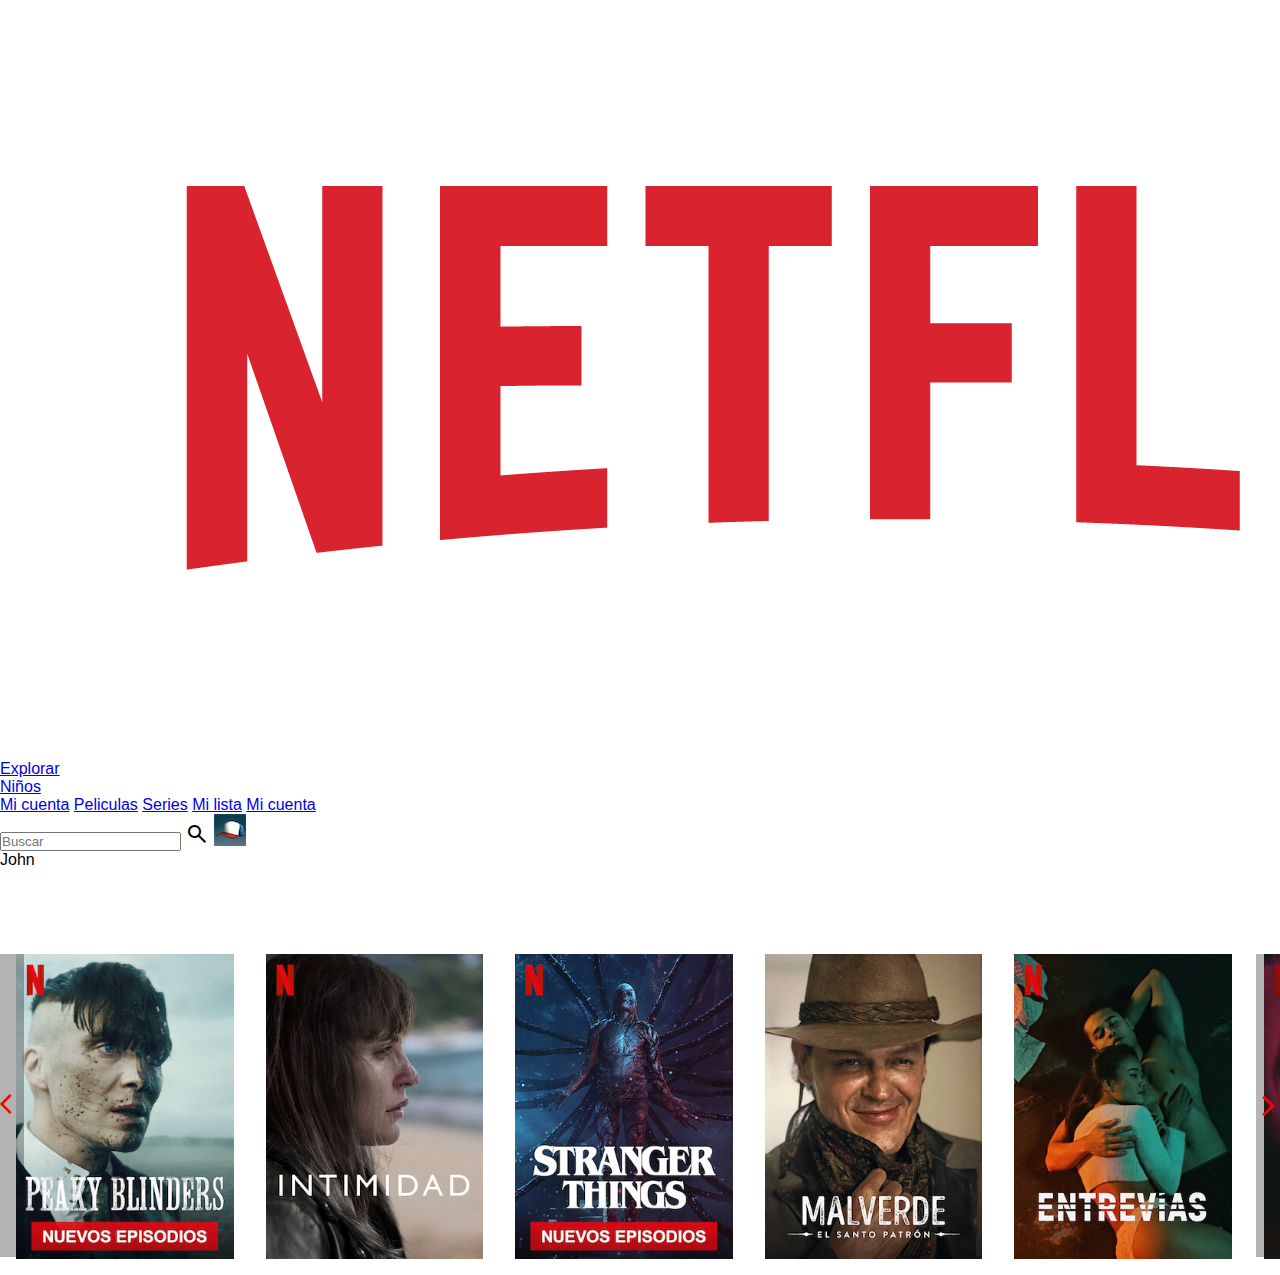
==== index.html @ a12de458 "css" ====
<!DOCTYPE html>
<html lang="en">
  <head>
    <meta charset="UTF-8" />
    <meta http-equiv="X-UA-Compatible" content="IE=edge" />
    <meta name="viewport" content="width=device-width, initial-scale=1.0" />
    <title>Netflix</title>
    <link rel="stylesheet" href="https://fonts.googleapis.com/css2?family=Material+Symbols+Outlined:opsz,wght,FILL,GRAD@20..48,100..700,0..1,-50..200" />
    <link rel="stylesheet" href="src/css/login.css" />
  </head>
  <body>
        <header>
      <div class="container">
        <div class="logo">
          <a href="">
          <img src="src/img/Netflix_Logo_PMS.png" alt="Netflix" />
          </a>
            <a id="boton" class="show red" href="#" >Explorar</a>
            <a href="#">
              <p>Niños</p>
            </a>
            <div class="drop active " id="active" >
                <a href="#">Mi cuenta</a>
                <a href="#">Peliculas</a>
                <a href="#">Series</a>
                <a href="#">Mi lista</a>
                <a href="#">Mi cuenta</a>
            </div>
        </div>
        <div class="search">
            <input type="text" placeholder="Buscar" />
            <span class="material-symbols-outlined">
              search
            </span>
            <img src="src/img/asset 0.png" alt="Perfil" />
            <p>John</p>
        </div>
    </li>
</div>
</div>
</header>
<div class="container">
  <div class="lanzamiento">
    <h1>Nuevos Lanzamientos</h1>
    <div class="btn">
    </div>
  </div>
</div>
<div class="peliculas">
  <div class="pelicula">
      <button class="atras">
        <span class="material-symbols-outlined">
          arrow_back_ios
        </span>
      </button>
      <img src="src/img/asset 12.jpeg" alt="Pelicula" />
      <img src="src/img/asset 13.jpeg" alt="Pelicula" />
      <img src="src/img/asset 14.jpeg" alt="Pelicula" />
      <img src="src/img/asset 15.jpeg" alt="Pelicula" />
      <img src="src/img/asset 16.jpeg" alt="Pelicula" />
      <img src="src/img/asset 17.jpeg" alt="Pelicula" />
      <img src="src/img/asset 18.jpeg" alt="Pelicula" />
      <img src="src/img/asset 19.jpeg" alt="Pelicula" />
      <img src="src/img/asset 20.jpeg" alt="Pelicula" />
      <img src="src/img/asset 12.jpeg" alt="Pelicula" />
      <img src="src/img/asset 13.jpeg" alt="Pelicula" />
      <img src="src/img/asset 14.jpeg" alt="Pelicula" />
      <img src="src/img/asset 15.jpeg" alt="Pelicula" />
      <img src="src/img/asset 16.jpeg" alt="Pelicula" />
      <img src="src/img/asset 17.jpeg" alt="Pelicula" />
      <img src="src/img/asset 18.jpeg" alt="Pelicula" />
      <img src="src/img/asset 19.jpeg" alt="Pelicula" />
      <img src="src/img/asset 20.jpeg" alt="Pelicula" />
      <img src="src/img/asset 12.jpeg" alt="Pelicula" />
      <img src="src/img/asset 13.jpeg" alt="Pelicula" />
      <img src="src/img/asset 14.jpeg" alt="Pelicula" />
      <img src="src/img/asset 15.jpeg" alt="Pelicula" />
      <img src="src/img/asset 16.jpeg" alt="Pelicula" />
      <img src="src/img/asset 17.jpeg" alt="Pelicula" />
      <img src="src/img/asset 18.jpeg" alt="Pelicula" />
      <img src="src/img/asset 19.jpeg" alt="Pelicula" />
      <img src="src/img/asset 20.jpeg" alt="Pelicula" />
      <button class="adelante">
        <span class="material-symbols-outlined">
          arrow_forward_ios
        </span>
      </button>
    </div>
  </div>
  <script src="src/js/app.js"></script>
  <script src="src/js/carruse.js"></script>
</body>
</html>
---- src/css/login.css ----
* {
  box-sizing: border-box;
  padding: 0;
  margin: 0;
  font-family: "Roboto", sans-serif;
}
/* Language: css 918 */
@media screen and (max-width: 918px) {
  header {
    background-color: #141414;
    padding: 10px 20px;
    max-width: 100vw;
  }
  .logo img {
    width: 120px;
    height: 50px;
  }
  .container {
    display: flex;
    justify-content: space-between;
    align-items: center;
  }
  .container .logo {
    display: flex;
    justify-content: center;
    align-items: center;
    position: relative;
  }
  .show {
    display: flex;
    justify-content: center;
    align-items: center;
  }
  .drop {
    display: flex;
    flex-direction: column;
    position: absolute;
    top: 2.5rem;
    left: 4.5rem;
    background-color: rgba(0, 0, 0, 0.713);
    width: 166px;
    height: 24vh;
    padding: 30px 0;
  }
  .drop a {
    display: block;
    text-decoration: none;
    font-size: 20px;
    padding: 5px;
    text-align: center;
    color: #fff;
  }
  .drop a:hover {
    background-color: #fff;
    color: #141414;
    width: 100%;
  }

  .logo .red:nth-child(2) {
    display: block;
    text-decoration: none;
    color: red;
    font-size: 20px;
    padding: 5px;
    text-align: center;
  }
  .logo .red a {
    display: block;
    text-decoration: none;
    color: red;
    font-size: 20px;
    padding: 5px;
    text-align: center;
  }
  .container .logo span {
    margin-left: 10px;
    color: #fff;
    font-size: 20px;
  }
  .container {
    max-width: 100%;
    display: flex;
    justify-content: space-between;
    align-items: center;
  }

  nav ul {
    display: flex;
    justify-content: space-between;
    align-items: center;
    list-style: none;
    padding: 0;
    margin: 0;
  }
  nav ul li a {
    text-decoration: none;
    color: #000;
    font-size: 10px;
    font-weight: bold;
  }

  .search {
    display: flex;
    justify-content: flex-end;
    align-items: center;
    width: 300px;
    height: 40px;
  }
  .search input {
    display: flex;
    width: 100%;
    height: 80%;
    border: 1px solid white;
    border-radius: 2px;
    padding: 0 5px;
    font-size: 1rem;
    color: whitesmoke;
    -webkit-border-radius: 2px;
    -moz-border-radius: 2px;
    -ms-border-radius: 2px;
    -o-border-radius: 2px;
    background-color: #4e4b4b;
  }
  .search button {
    display: flex;
    width: 60px;
    height: 0px;
    border: none;
    border-radius: 5px;
    background-color: #f00;
    font-size: 18px;
    font-weight: bold;
    color: #fff;
    margin: 0 10px;
    align-items: center;
  }

  .search span {
    display: flex;
    padding: 0;
    margin: 0;
  }
  .search img {
    width: 2rem;
    height: 2rem;
    margin: 5px;
  }
  .jquery {
    display: block;
    text-align: center;
    font-size: 18px;
    font-weight: bold;
  }
  .jquery li {
    display: block;
    margin: 5px 10px;
  }
  .jquery li a {
    text-decoration: none;
    color: #000;
  }
  .explorer {
    display: flex;
    align-items: center;
  }

  .active {
    opacity: 0;
    transition: all 0.5s ease;

  }
  .active2 {
    opacity: 0.9;
    transition: all 0.5s ease;
    z-index: 500;
  }
  p {
    color: white;
    font-size: 15px;
    font-weight: bold;
    padding-left: 1rem;
  }
  body {
    background-color: #141414;
  }
}

/* Language: lanzamientos */

#muestradepeliculas{
  display: flex;
  width: 100%;
  height: 100%;
}

.lanzamiento{
  display: flex;
  align-items: center;
  justify-content: space-between;
  color: white;
  font-size: 1rem;
  font-weight: bold;
  width: 100%;
  margin: 0;
  padding: 1rem;
}
.peliculas{
  display: flex;
  width: 100%;
  height: 100%;
  margin: auto;
  padding: 0;
  justify-content: center;
  align-items: center;
  position: relative;
}
.pelicula{
  display: flex;
  overflow: hidden;
  width: 100%;
  height: 100%;
  margin: 0;
  padding: 0;
  scroll-behavior: smooth;
  
}
.pelicula img{
  min-width: 17%;
  margin: 1rem;
  padding: 0;
}
.adelante{
  position: absolute;
  display: flex;
  align-items: center;
  justify-content: center;
  text-align: center;
  color: red;
  height: 90%;
  top: 1rem;
  right: 0%;
  background-color: rgba(12, 10, 10, 0.304);
  cursor: pointer;
  z-index: 700;
  border: none;
}
.adelante:hover{
  background-color: rgba(12, 10, 10, 0.7);
}
.atras:hover{
  background-color: rgba(12, 10, 10, 0.7);
}
.atras{
  position: absolute;
  color: red;
  height: 90%;
  top: 1rem;
  left: 0%;
  padding: 2rem 0rem;
  background-color: rgba(8, 8, 8, 0.304);
  cursor: pointer;
  z-index: 700;
  border: none;

}
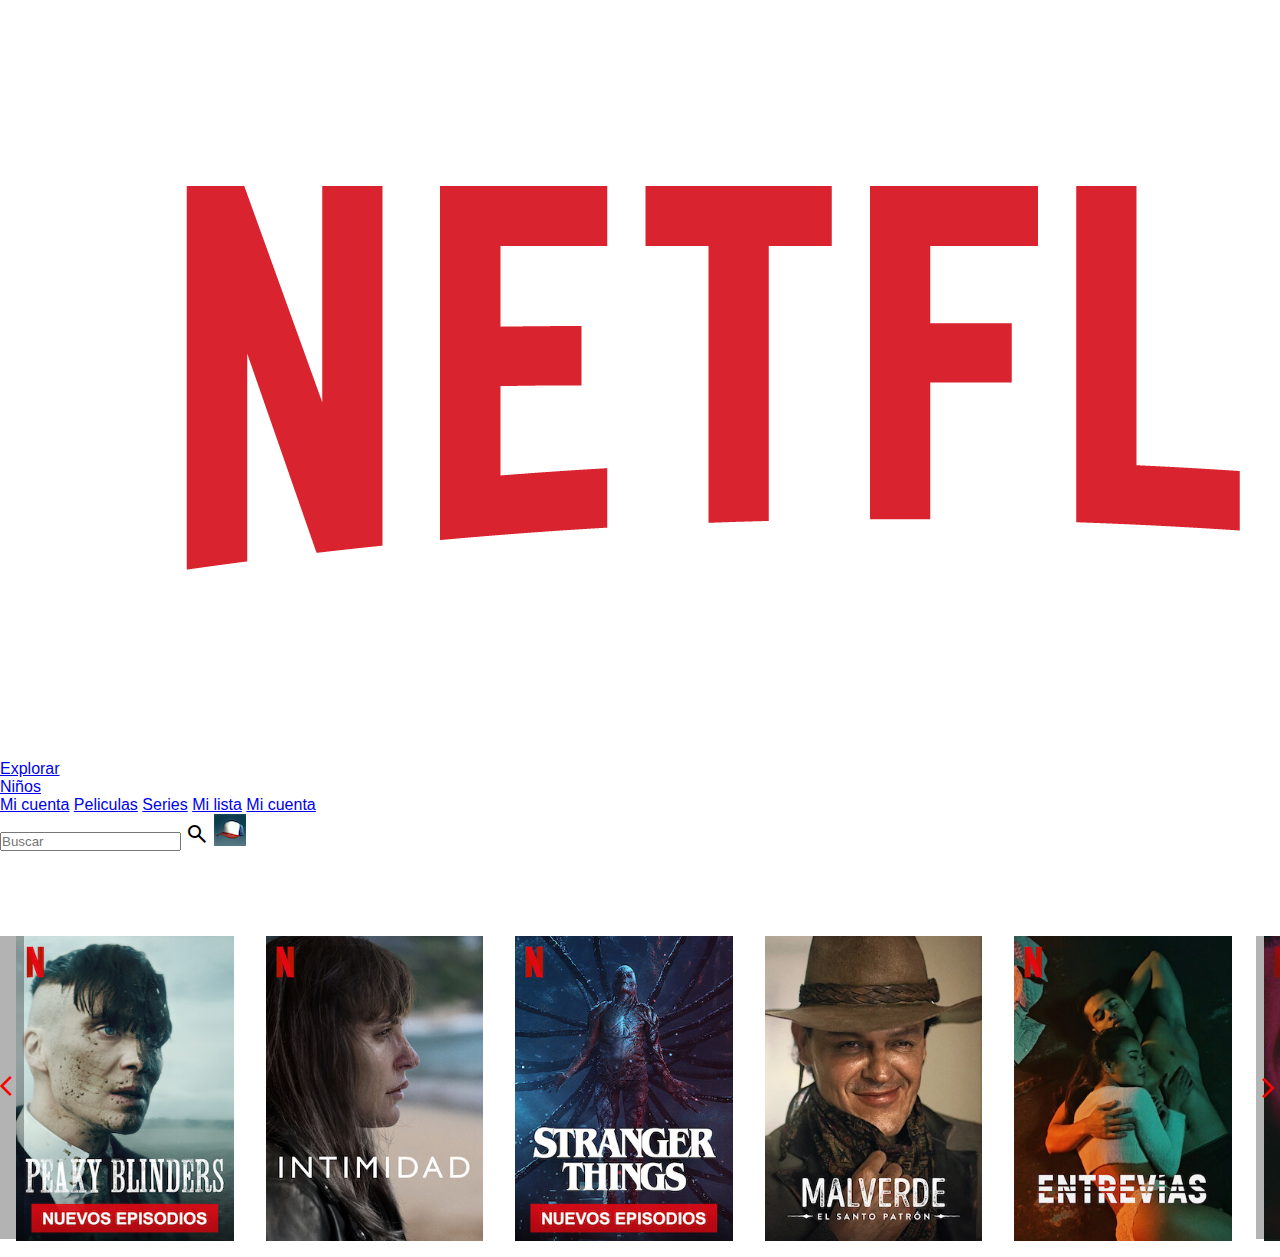
==== commit b8ff5c8c: "cambio de usuario" ====
--- a/index.html
+++ b/index.html
@@ -5,89 +5,88 @@
     <meta http-equiv="X-UA-Compatible" content="IE=edge" />
     <meta name="viewport" content="width=device-width, initial-scale=1.0" />
     <title>Netflix</title>
-    <link rel="stylesheet" href="https://fonts.googleapis.com/css2?family=Material+Symbols+Outlined:opsz,wght,FILL,GRAD@20..48,100..700,0..1,-50..200" />
-    <link rel="stylesheet" href="src/css/login.css" />
+    <link
+      rel="stylesheet"
+      href="https://fonts.googleapis.com/css2?family=Material+Symbols+Outlined:opsz,wght,FILL,GRAD@20..48,100..700,0..1,-50..200"
+    />
+    <link rel="stylesheet" href="src/css/index.css" />
+    <link
+      rel="shortcut icon"
+      href="src/img/Netflix_Logo_PMS.png"
+      type="image/x-icon"
+    />
   </head>
   <body>
-        <header>
+    <header>
       <div class="container">
         <div class="logo">
-          <a href="">
-          <img src="src/img/Netflix_Logo_PMS.png" alt="Netflix" />
+          <a href="login.html">
+            <img src="src/img/Netflix_Logo_PMS.png" alt="Netflix" />
           </a>
-            <a id="boton" class="show red" href="#" >Explorar</a>
-            <a href="#">
-              <p>Niños</p>
-            </a>
-            <div class="drop active " id="active" >
-                <a href="#">Mi cuenta</a>
-                <a href="#">Peliculas</a>
-                <a href="#">Series</a>
-                <a href="#">Mi lista</a>
-                <a href="#">Mi cuenta</a>
-            </div>
+          <a id="boton" class="show red" href="#">Explorar</a>
+          <a href="#">
+            <p>Niños</p>
+          </a>
+          <div class="drop active" id="active">
+            <a href="#">Mi cuenta</a>
+            <a href="#">Peliculas</a>
+            <a href="#">Series</a>
+            <a href="#">Mi lista</a>
+            <a href="#">Mi cuenta</a>
+          </div>
         </div>
         <div class="search">
-            <input type="text" placeholder="Buscar" />
-            <span class="material-symbols-outlined">
-              search
-            </span>
-            <img src="src/img/asset 0.png" alt="Perfil" />
-            <p>John</p>
+          <input type="text" placeholder="Buscar" />
+          <span class="material-symbols-outlined"> search </span>
+          <img src="src/img/asset 0.png" alt="Perfil" />
+          <p id="usuario"></p>
         </div>
-    </li>
-</div>
-</div>
-</header>
-<div class="container">
-  <div class="lanzamiento">
-    <h1>Nuevos Lanzamientos</h1>
-    <div class="btn">
+      </div>
+    </header>
+    <div class="container">
+      <div class="lanzamiento">
+        <h1>Nuevos Lanzamientos</h1>
+        <div class="btn"></div>
+      </div>
     </div>
-  </div>
-</div>
-<div class="peliculas">
-  <div class="pelicula">
-      <button class="atras">
-        <span class="material-symbols-outlined">
-          arrow_back_ios
-        </span>
-      </button>
-      <img src="src/img/asset 12.jpeg" alt="Pelicula" />
-      <img src="src/img/asset 13.jpeg" alt="Pelicula" />
-      <img src="src/img/asset 14.jpeg" alt="Pelicula" />
-      <img src="src/img/asset 15.jpeg" alt="Pelicula" />
-      <img src="src/img/asset 16.jpeg" alt="Pelicula" />
-      <img src="src/img/asset 17.jpeg" alt="Pelicula" />
-      <img src="src/img/asset 18.jpeg" alt="Pelicula" />
-      <img src="src/img/asset 19.jpeg" alt="Pelicula" />
-      <img src="src/img/asset 20.jpeg" alt="Pelicula" />
-      <img src="src/img/asset 12.jpeg" alt="Pelicula" />
-      <img src="src/img/asset 13.jpeg" alt="Pelicula" />
-      <img src="src/img/asset 14.jpeg" alt="Pelicula" />
-      <img src="src/img/asset 15.jpeg" alt="Pelicula" />
-      <img src="src/img/asset 16.jpeg" alt="Pelicula" />
-      <img src="src/img/asset 17.jpeg" alt="Pelicula" />
-      <img src="src/img/asset 18.jpeg" alt="Pelicula" />
-      <img src="src/img/asset 19.jpeg" alt="Pelicula" />
-      <img src="src/img/asset 20.jpeg" alt="Pelicula" />
-      <img src="src/img/asset 12.jpeg" alt="Pelicula" />
-      <img src="src/img/asset 13.jpeg" alt="Pelicula" />
-      <img src="src/img/asset 14.jpeg" alt="Pelicula" />
-      <img src="src/img/asset 15.jpeg" alt="Pelicula" />
-      <img src="src/img/asset 16.jpeg" alt="Pelicula" />
-      <img src="src/img/asset 17.jpeg" alt="Pelicula" />
-      <img src="src/img/asset 18.jpeg" alt="Pelicula" />
-      <img src="src/img/asset 19.jpeg" alt="Pelicula" />
-      <img src="src/img/asset 20.jpeg" alt="Pelicula" />
-      <button class="adelante">
-        <span class="material-symbols-outlined">
-          arrow_forward_ios
-        </span>
-      </button>
+    <div class="peliculas">
+      <div class="pelicula">
+        <button class="atras">
+          <span class="material-symbols-outlined"> arrow_back_ios </span>
+        </button>
+        <img src="src/img/asset 12.jpeg" alt="Pelicula" />
+        <img src="src/img/asset 13.jpeg" alt="Pelicula" />
+        <img src="src/img/asset 14.jpeg" alt="Pelicula" />
+        <img src="src/img/asset 15.jpeg" alt="Pelicula" />
+        <img src="src/img/asset 16.jpeg" alt="Pelicula" />
+        <img src="src/img/asset 17.jpeg" alt="Pelicula" />
+        <img src="src/img/asset 18.jpeg" alt="Pelicula" />
+        <img src="src/img/asset 19.jpeg" alt="Pelicula" />
+        <img src="src/img/asset 20.jpeg" alt="Pelicula" />
+        <img src="src/img/asset 12.jpeg" alt="Pelicula" />
+        <img src="src/img/asset 13.jpeg" alt="Pelicula" />
+        <img src="src/img/asset 14.jpeg" alt="Pelicula" />
+        <img src="src/img/asset 15.jpeg" alt="Pelicula" />
+        <img src="src/img/asset 16.jpeg" alt="Pelicula" />
+        <img src="src/img/asset 17.jpeg" alt="Pelicula" />
+        <img src="src/img/asset 18.jpeg" alt="Pelicula" />
+        <img src="src/img/asset 19.jpeg" alt="Pelicula" />
+        <img src="src/img/asset 20.jpeg" alt="Pelicula" />
+        <img src="src/img/asset 12.jpeg" alt="Pelicula" />
+        <img src="src/img/asset 13.jpeg" alt="Pelicula" />
+        <img src="src/img/asset 14.jpeg" alt="Pelicula" />
+        <img src="src/img/asset 15.jpeg" alt="Pelicula" />
+        <img src="src/img/asset 16.jpeg" alt="Pelicula" />
+        <img src="src/img/asset 17.jpeg" alt="Pelicula" />
+        <img src="src/img/asset 18.jpeg" alt="Pelicula" />
+        <img src="src/img/asset 19.jpeg" alt="Pelicula" />
+        <img src="src/img/asset 20.jpeg" alt="Pelicula" />
+        <button class="adelante">
+          <span class="material-symbols-outlined"> arrow_forward_ios </span>
+        </button>
+      </div>
     </div>
-  </div>
-  <script src="src/js/app.js"></script>
-  <script src="src/js/carruse.js"></script>
-</body>
+    <script src="src/js/app.js"></script>
+    <script src="src/js/index.js"></script>
+  </body>
 </html>
--- a/src/css/index.css
+++ b/src/css/index.css
@@ -0,0 +1,264 @@
+* {
+  box-sizing: border-box;
+  padding: 0;
+  margin: 0;
+  font-family: "Roboto", sans-serif;
+}
+/* Language: css 918 */
+@media screen and (max-width: 918px) {
+  header {
+    background-color: #141414;
+    padding: 10px 20px;
+    max-width: 100vw;
+  }
+  .logo img {
+    width: 120px;
+    height: 50px;
+  }
+  .container {
+    display: flex;
+    justify-content: space-between;
+    align-items: center;
+  }
+  .container .logo {
+    display: flex;
+    justify-content: center;
+    align-items: center;
+    position: relative;
+  }
+  .show {
+    display: flex;
+    justify-content: center;
+    align-items: center;
+  }
+  .drop {
+    display: flex;
+    flex-direction: column;
+    position: absolute;
+    top: 2.5rem;
+    left: 4.5rem;
+    background-color: rgba(0, 0, 0, 0.713);
+    width: 166px;
+    height: 24vh;
+    padding: 30px 0;
+  }
+  .drop a {
+    display: block;
+    text-decoration: none;
+    font-size: 20px;
+    padding: 5px;
+    text-align: center;
+    color: #fff;
+  }
+  .drop a:hover {
+    background-color: #fff;
+    color: #141414;
+    width: 100%;
+  }
+
+  .logo .red:nth-child(2) {
+    display: block;
+    text-decoration: none;
+    color: red;
+    font-size: 20px;
+    padding: 5px;
+    text-align: center;
+  }
+  .logo .red a {
+    display: block;
+    text-decoration: none;
+    color: red;
+    font-size: 20px;
+    padding: 5px;
+    text-align: center;
+  }
+  .container .logo span {
+    margin-left: 10px;
+    color: #fff;
+    font-size: 20px;
+  }
+  .container {
+    max-width: 100%;
+    display: flex;
+    justify-content: space-between;
+    align-items: center;
+  }
+
+  nav ul {
+    display: flex;
+    justify-content: space-between;
+    align-items: center;
+    list-style: none;
+    padding: 0;
+    margin: 0;
+  }
+  nav ul li a {
+    text-decoration: none;
+    color: #000;
+    font-size: 10px;
+    font-weight: bold;
+  }
+
+  .search {
+    display: flex;
+    justify-content: flex-end;
+    align-items: center;
+    width: 300px;
+    height: 40px;
+  }
+  .search input {
+    display: flex;
+    width: 100%;
+    height: 80%;
+    border: 1px solid white;
+    border-radius: 2px;
+    padding: 0 5px;
+    font-size: 1rem;
+    color: whitesmoke;
+    -webkit-border-radius: 2px;
+    -moz-border-radius: 2px;
+    -ms-border-radius: 2px;
+    -o-border-radius: 2px;
+    background-color: #4e4b4b;
+  }
+  .search button {
+    display: flex;
+    width: 60px;
+    height: 0px;
+    border: none;
+    border-radius: 5px;
+    background-color: #f00;
+    font-size: 18px;
+    font-weight: bold;
+    color: #fff;
+    margin: 0 10px;
+    align-items: center;
+  }
+
+  .search span {
+    display: flex;
+    padding: 0;
+    margin: 0;
+  }
+  .search img {
+    width: 2rem;
+    height: 2rem;
+    margin: 5px;
+  }
+  .jquery {
+    display: block;
+    text-align: center;
+    font-size: 18px;
+    font-weight: bold;
+  }
+  .jquery li {
+    display: block;
+    margin: 5px 10px;
+  }
+  .jquery li a {
+    text-decoration: none;
+    color: #000;
+  }
+  .explorer {
+    display: flex;
+    align-items: center;
+  }
+
+  .active {
+    opacity: 0;
+    transition: all 0.5s ease;
+
+  }
+  .active2 {
+    opacity: 0.9;
+    transition: all 0.5s ease;
+    z-index: 500;
+  }
+  p {
+    color: white;
+    font-size: 15px;
+    font-weight: bold;
+    padding-left: 1rem;
+  }
+  body {
+    background-color: #141414;
+  }
+}
+
+/* Language: lanzamientos */
+
+#muestradepeliculas{
+  display: flex;
+  width: 100%;
+  height: 100%;
+}
+
+.lanzamiento{
+  display: flex;
+  align-items: center;
+  justify-content: space-between;
+  color: white;
+  font-size: 1rem;
+  font-weight: bold;
+  width: 100%;
+  margin: 0;
+  padding: 1rem;
+}
+.peliculas{
+  display: flex;
+  width: 100%;
+  height: 100%;
+  margin: auto;
+  padding: 0;
+  justify-content: center;
+  align-items: center;
+  position: relative;
+}
+.pelicula{
+  display: flex;
+  overflow: hidden;
+  width: 100%;
+  height: 100%;
+  margin: 0;
+  padding: 0;
+  scroll-behavior: smooth;
+  
+}
+.pelicula img{
+  min-width: 17%;
+  margin: 1rem;
+  padding: 0;
+}
+.adelante{
+  position: absolute;
+  display: flex;
+  align-items: center;
+  justify-content: center;
+  text-align: center;
+  color: red;
+  height: 90%;
+  top: 1rem;
+  right: 0%;
+  background-color: rgba(12, 10, 10, 0.304);
+  cursor: pointer;
+  z-index: 700;
+  border: none;
+}
+.adelante:hover{
+  background-color: rgba(12, 10, 10, 0.7);
+}
+.atras:hover{
+  background-color: rgba(12, 10, 10, 0.7);
+}
+.atras{
+  position: absolute;
+  color: red;
+  height: 90%;
+  top: 1rem;
+  left: 0%;
+  padding: 2rem 0rem;
+  background-color: rgba(8, 8, 8, 0.304);
+  cursor: pointer;
+  z-index: 700;
+  border: none;
+}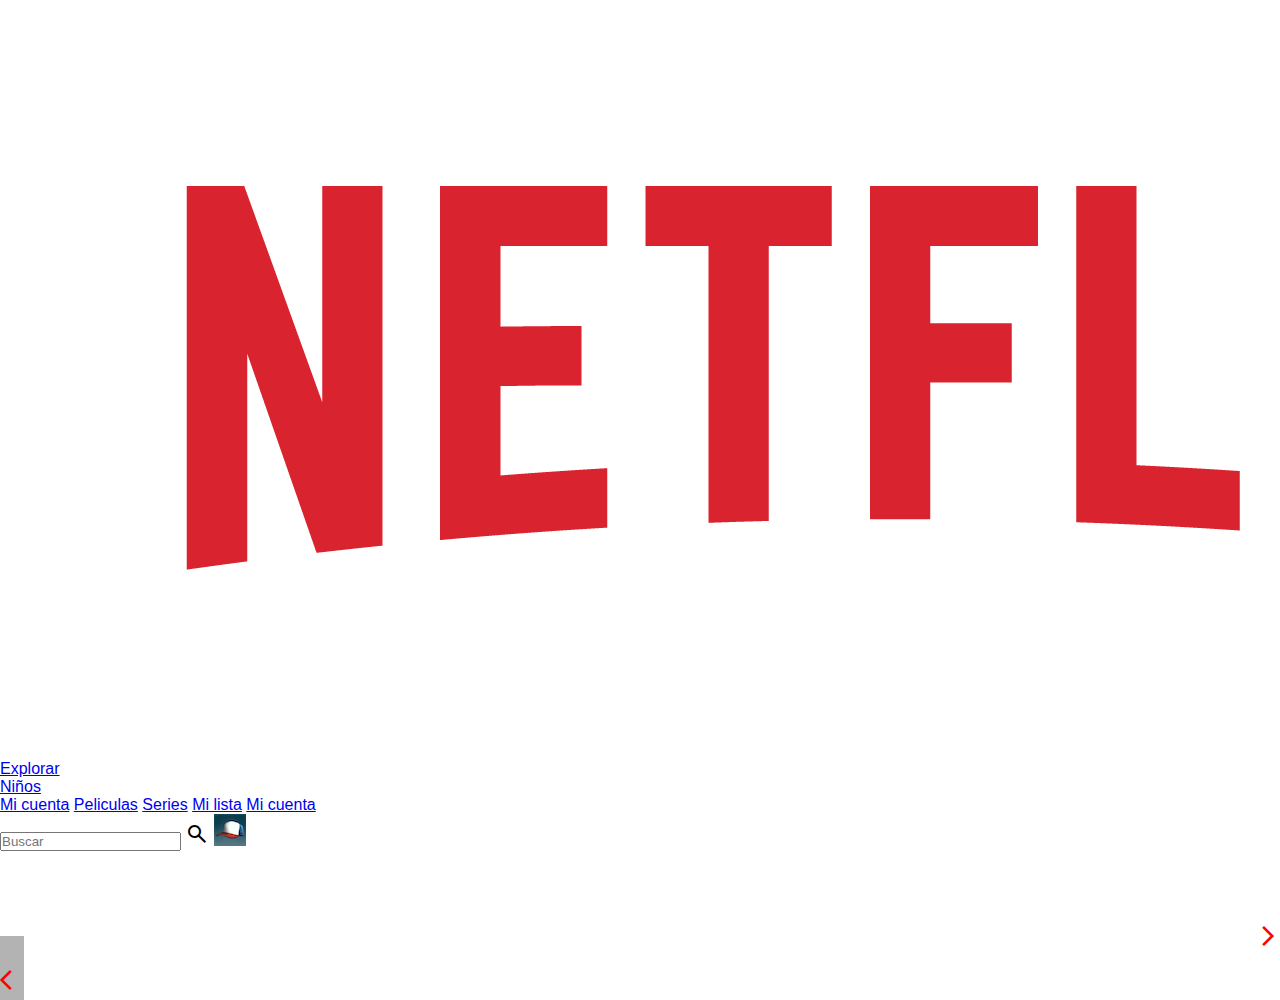
==== commit 598a082c: "asdasdasdasd" ====
--- a/index.html
+++ b/index.html
@@ -50,37 +50,11 @@
       </div>
     </div>
     <div class="peliculas">
-      <div class="pelicula">
+      <div class="pelicula" id="pelicula">
         <button class="atras">
           <span class="material-symbols-outlined"> arrow_back_ios </span>
         </button>
-        <img src="src/img/asset 12.jpeg" alt="Pelicula" />
-        <img src="src/img/asset 13.jpeg" alt="Pelicula" />
-        <img src="src/img/asset 14.jpeg" alt="Pelicula" />
-        <img src="src/img/asset 15.jpeg" alt="Pelicula" />
-        <img src="src/img/asset 16.jpeg" alt="Pelicula" />
-        <img src="src/img/asset 17.jpeg" alt="Pelicula" />
-        <img src="src/img/asset 18.jpeg" alt="Pelicula" />
-        <img src="src/img/asset 19.jpeg" alt="Pelicula" />
-        <img src="src/img/asset 20.jpeg" alt="Pelicula" />
-        <img src="src/img/asset 12.jpeg" alt="Pelicula" />
-        <img src="src/img/asset 13.jpeg" alt="Pelicula" />
-        <img src="src/img/asset 14.jpeg" alt="Pelicula" />
-        <img src="src/img/asset 15.jpeg" alt="Pelicula" />
-        <img src="src/img/asset 16.jpeg" alt="Pelicula" />
-        <img src="src/img/asset 17.jpeg" alt="Pelicula" />
-        <img src="src/img/asset 18.jpeg" alt="Pelicula" />
-        <img src="src/img/asset 19.jpeg" alt="Pelicula" />
-        <img src="src/img/asset 20.jpeg" alt="Pelicula" />
-        <img src="src/img/asset 12.jpeg" alt="Pelicula" />
-        <img src="src/img/asset 13.jpeg" alt="Pelicula" />
-        <img src="src/img/asset 14.jpeg" alt="Pelicula" />
-        <img src="src/img/asset 15.jpeg" alt="Pelicula" />
-        <img src="src/img/asset 16.jpeg" alt="Pelicula" />
-        <img src="src/img/asset 17.jpeg" alt="Pelicula" />
-        <img src="src/img/asset 18.jpeg" alt="Pelicula" />
-        <img src="src/img/asset 19.jpeg" alt="Pelicula" />
-        <img src="src/img/asset 20.jpeg" alt="Pelicula" />
+
         <button class="adelante">
           <span class="material-symbols-outlined"> arrow_forward_ios </span>
         </button>
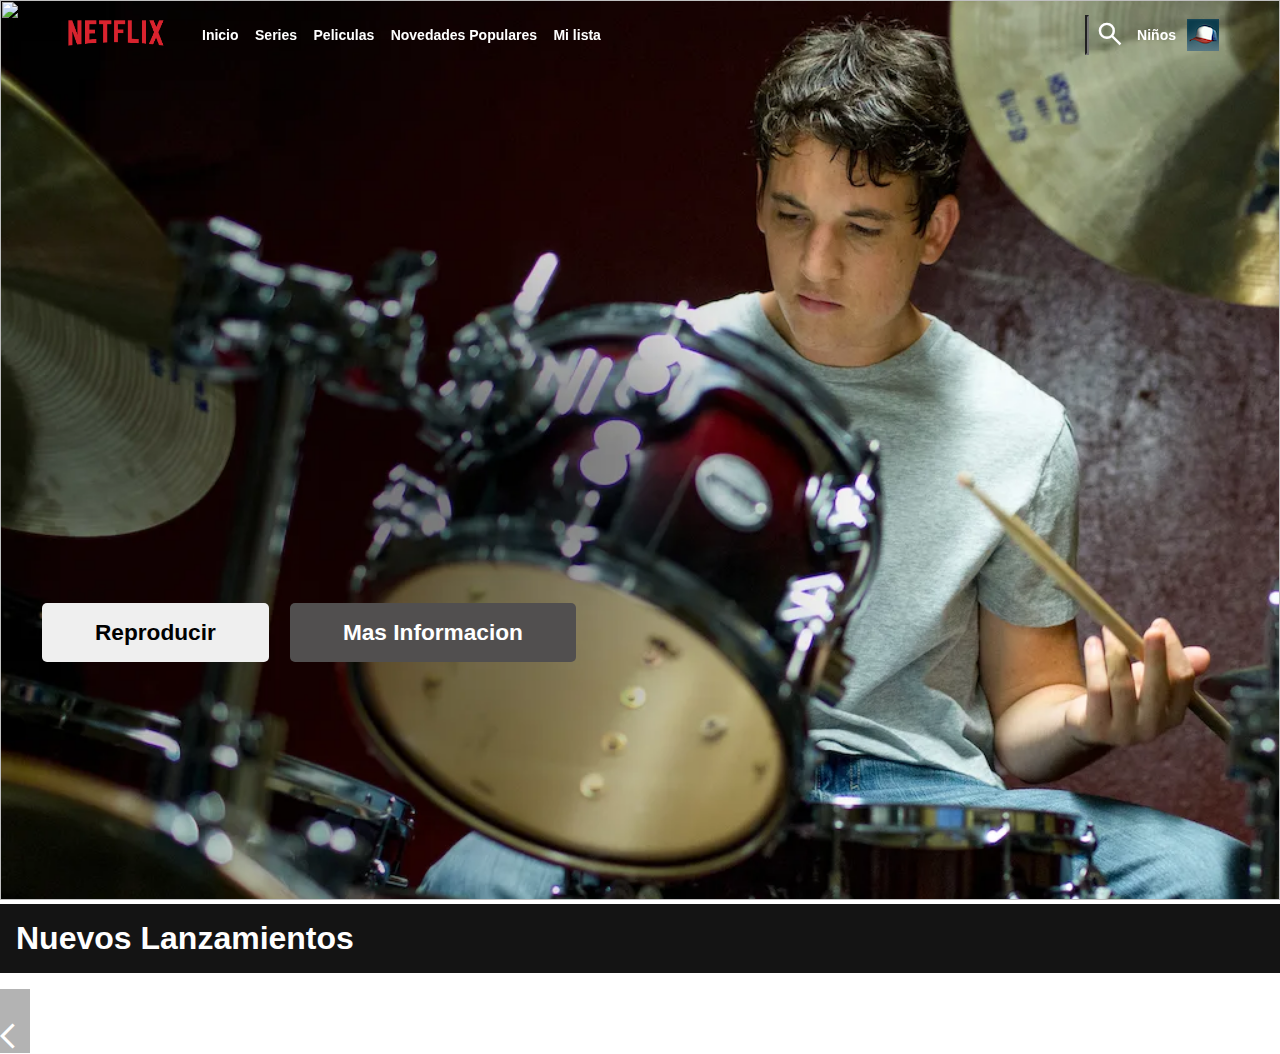
==== commit 8a3233d1: "cambios para desktop" ====
--- a/index.html
+++ b/index.html
@@ -18,43 +18,53 @@
   </head>
   <body>
     <header>
-      <div class="container">
+      <div class="container-principal">
         <div class="logo">
           <a href="login.html">
             <img src="src/img/Netflix_Logo_PMS.png" alt="Netflix" />
           </a>
           <a id="boton" class="show red" href="#">Explorar</a>
-          <a href="#">
-            <p>Niños</p>
-          </a>
           <div class="drop active" id="active">
-            <a href="#">Mi cuenta</a>
+            <a href="#">Inicio</a>
+            <a href="#">Series</a>
             <a href="#">Peliculas</a>
-            <a href="#">Series</a>
+            <a href="#">Novedades Populares</a>
             <a href="#">Mi lista</a>
-            <a href="#">Mi cuenta</a>
           </div>
         </div>
         <div class="search">
-          <input type="text" placeholder="Buscar" />
-          <span class="material-symbols-outlined"> search </span>
+          <input class="ocultar" id="search1" type="text" placeholder="Buscar" />
+          <a id="boton2" href="#">
+            <span class=" material-symbols-outlined"> search </span>
+          </a>
+          <a href="#">Niños</a>
           <img src="src/img/asset 0.png" alt="Perfil" />
-          <p id="usuario"></p>
         </div>
       </div>
     </header>
-    <div class="container">
+    <body>
+      <div class="hero">
+        <img src="" alt="">
+        <div class="btn-video">
+        <button id="reproducir">
+          <a href="#">Reproducir</a>
+        </button>
+        <button id="informacion">
+          <a href="#">Mas Informacion</a>
+        </button>
+        </div>
+      </div>
+    <div class="container-lanzamiento">
       <div class="lanzamiento">
         <h1>Nuevos Lanzamientos</h1>
         <div class="btn"></div>
       </div>
     </div>
-    <div class="peliculas">
+    <div class="container-peliculas">
       <div class="pelicula" id="pelicula">
         <button class="atras">
           <span class="material-symbols-outlined"> arrow_back_ios </span>
         </button>
-
         <button class="adelante">
           <span class="material-symbols-outlined"> arrow_forward_ios </span>
         </button>
--- a/src/css/index.css
+++ b/src/css/index.css
@@ -4,13 +4,289 @@
   margin: 0;
   font-family: "Roboto", sans-serif;
 }
-/* Language: css 918 */
+
+.hero img {
+  background-image: url("/src/img/asset 1.webp");
+  background-size: cover;
+  background-position: center;
+  background-repeat: no-repeat;
+  width: 100%;
+  height: 100vh;
+  position: relative;
+  z-index: -1;
+}
+.btn-video {
+  position: absolute;
+  top: 67%;
+  left: 2%;
+  display: inline-block;
+  cursor: pointer;
+  border-radius: 1rem;
+  -webkit-border-radius: 1rem;
+  -moz-border-radius: 1rem;
+  -ms-border-radius: 1rem;
+  -o-border-radius: 1rem;
+}
+#reproducir {
+  padding: 1rem 4em;
+  text-align: center;
+  display: inline-block;
+  cursor: pointer;
+  border-radius: 5px;
+  -webkit-border-radius: 5px;
+  -moz-border-radius: 5px;
+  -ms-border-radius: 5px;
+  -o-border-radius: 5px;
+  border: 0;
+  margin: 0rem 1rem;
+}
+#reproducir a {
+  color: black;
+  text-align: center;
+  text-decoration: none;
+  display: inline-block;
+  font-size: 1.7em;
+  font-weight: bold;
+}
+#informacion {
+  padding: 1rem 4em;
+  text-align: center;
+  display: inline-block;
+  cursor: pointer;
+  border-radius: 5px;
+  -webkit-border-radius: 5px;
+  -moz-border-radius: 5px;
+  -ms-border-radius: 5px;
+  -o-border-radius: 5px;
+  background-color: #514f4f;
+  border: 0;
+}
+#informacion a {
+  color: white;
+  text-align: center;
+  text-decoration: none;
+  display: inline-block;
+  font-size: 1.7em;
+  font-weight: bold;
+}
+.container-principal {
+  display: flex;
+  width: 100vw;
+  justify-content: space-between;
+  align-items: center;
+  padding: 0.5rem;
+  background: -moz-linear-gradient(
+    top,
+    rgba(0, 0, 0, 1) 0%,
+    rgba(0, 0, 0, 0) 90%
+  );
+  position: fixed;
+}
+.barra {
+  display: flex;
+  width: 100vw;
+  justify-content: space-between;
+  align-items: center;
+  padding: 0.5rem;
+  background: black;
+  position: fixed;
+}
+.logo img {
+  width: 120px;
+  height: 50px;
+}
+.logo,
+.search {
+  margin: 0rem 3rem;
+}
+.container-principal .logo {
+  display: flex;
+  justify-content: center;
+  align-items: center;
+}
+.drop {
+  padding-left: 20px;
+}
+.drop a {
+  display: inline-block;
+  align-items: center;
+  text-decoration: none;
+  font-size: 14px;
+  font-weight: bold;
+  padding: 6px;
+  text-align: center;
+  color: #fff;
+}
+.drop a:hover {
+  color: rgba(255, 255, 255, 0.651);
+  transition: 0.3s;
+}
+.show {
+  display: none;
+}
+.material-symbols-outlined {
+  color: #fff;
+  font-size: 30px;
+  cursor: pointer;
+  overflow: hidden;
+  transition: 0.3s;
+  z-index: 900;
+}
+.search a {
+  color: #fff;
+  text-decoration: none;
+  font-size: 14px;
+  font-weight: bold;
+  padding: 6px;
+  text-align: center;
+}
+.search a:hover {
+  color: rgba(255, 255, 255, 0.651);
+  transition: 0.3s;
+}
+
+nav ul {
+  display: flex;
+  justify-content: space-between;
+  align-items: center;
+  list-style: none;
+  padding: 0;
+  margin: 0;
+}
+nav ul li a {
+  text-decoration: none;
+  color: #000;
+  font-size: 10px;
+  font-weight: bold;
+}
+
+.search {
+  display: flex;
+  justify-content: flex-end;
+  align-items: center;
+  width: 20rem;
+  height: 2.5rem;
+}
+.search2 {
+  display: flex;
+  width: 100%;
+  height: 80%;
+  border: 1px solid white;
+  border-radius: 2px;
+  padding: 0 5px;
+  font-size: 1rem;
+  color: whitesmoke;
+  background-color: #4e4b4b;
+  transition: 0.5s;
+  outline: none;
+  -webkit-transition: 0.5s;
+  -moz-transition: 0.5s;
+  -ms-transition: 0.5s;
+  -o-transition: 0.5s;
+}
+.ocultar {
+  display: flex;
+  align-items: flex-end;
+  background-color: #4e4b4b;
+  transition: 0.5s;
+  width: 0px;
+  height: 100%;
+  outline: none;
+}
+.search img {
+  width: 2rem;
+  height: 2rem;
+  margin: 5px;
+}
+
+p {
+  color: white;
+  font-size: 15px;
+  font-weight: bold;
+  margin: 0rem 1rem;
+}
+
+/* Language: lanzamientos */
+
+#muestradepeliculas {
+  display: flex;
+  width: 100%;
+  height: 100%;
+}
+
+.container-lanzamiento {
+  display: flex;
+  align-items: center;
+  justify-content: space-between;
+  color: white;
+  font-size: 1rem;
+  font-weight: bold;
+  width: 100%;
+  margin: 0;
+  padding: 1rem;
+  background-color: #141414;
+}
+.container-peliculas {
+  display: flex;
+  width: 100%;
+  height: 100%;
+  margin: auto;
+  padding: 0;
+  justify-content: center;
+  align-items: center;
+  position: relative;
+  background-color: #141414;
+}
+.pelicula {
+  display: flex;
+  overflow: hidden;
+  width: 100%;
+  height: 100%;
+  margin: 0;
+  padding: 0;
+  scroll-behavior: smooth;
+}
+.pelicula img {
+  min-width: 17%;
+  margin: 1rem;
+  padding: 0;
+}
+.adelante {
+  position: absolute;
+  display: flex;
+  align-items: center;
+  justify-content: center;
+  text-align: center;
+  color: red;
+  height: 90%;
+  top: 1rem;
+  right: 0%;
+  background-color: rgba(12, 10, 10, 0.304);
+  cursor: pointer;
+  z-index: 700;
+  border: none;
+}
+.adelante:hover {
+  background-color: rgba(12, 10, 10, 0.7);
+}
+.atras:hover {
+  background-color: rgba(12, 10, 10, 0.7);
+}
+.atras {
+  position: absolute;
+  color: red;
+  height: 90%;
+  top: 1rem;
+  left: 0%;
+  padding: 2rem 0rem;
+  background-color: rgba(8, 8, 8, 0.304);
+  cursor: pointer;
+  z-index: 700;
+  border: none;
+}
+
+/* 918px */
 @media screen and (max-width: 918px) {
-  header {
-    background-color: #141414;
-    padding: 10px 20px;
-    max-width: 100vw;
-  }
   .logo img {
     width: 120px;
     height: 50px;
@@ -98,167 +374,4 @@
     font-size: 10px;
     font-weight: bold;
   }
-
-  .search {
-    display: flex;
-    justify-content: flex-end;
-    align-items: center;
-    width: 300px;
-    height: 40px;
-  }
-  .search input {
-    display: flex;
-    width: 100%;
-    height: 80%;
-    border: 1px solid white;
-    border-radius: 2px;
-    padding: 0 5px;
-    font-size: 1rem;
-    color: whitesmoke;
-    -webkit-border-radius: 2px;
-    -moz-border-radius: 2px;
-    -ms-border-radius: 2px;
-    -o-border-radius: 2px;
-    background-color: #4e4b4b;
-  }
-  .search button {
-    display: flex;
-    width: 60px;
-    height: 0px;
-    border: none;
-    border-radius: 5px;
-    background-color: #f00;
-    font-size: 18px;
-    font-weight: bold;
-    color: #fff;
-    margin: 0 10px;
-    align-items: center;
-  }
-
-  .search span {
-    display: flex;
-    padding: 0;
-    margin: 0;
-  }
-  .search img {
-    width: 2rem;
-    height: 2rem;
-    margin: 5px;
-  }
-  .jquery {
-    display: block;
-    text-align: center;
-    font-size: 18px;
-    font-weight: bold;
-  }
-  .jquery li {
-    display: block;
-    margin: 5px 10px;
-  }
-  .jquery li a {
-    text-decoration: none;
-    color: #000;
-  }
-  .explorer {
-    display: flex;
-    align-items: center;
-  }
-
-  .active {
-    opacity: 0;
-    transition: all 0.5s ease;
-
-  }
-  .active2 {
-    opacity: 0.9;
-    transition: all 0.5s ease;
-    z-index: 500;
-  }
-  p {
-    color: white;
-    font-size: 15px;
-    font-weight: bold;
-    padding-left: 1rem;
-  }
-  body {
-    background-color: #141414;
-  }
-}
-
-/* Language: lanzamientos */
-
-#muestradepeliculas{
-  display: flex;
-  width: 100%;
-  height: 100%;
-}
-
-.lanzamiento{
-  display: flex;
-  align-items: center;
-  justify-content: space-between;
-  color: white;
-  font-size: 1rem;
-  font-weight: bold;
-  width: 100%;
-  margin: 0;
-  padding: 1rem;
-}
-.peliculas{
-  display: flex;
-  width: 100%;
-  height: 100%;
-  margin: auto;
-  padding: 0;
-  justify-content: center;
-  align-items: center;
-  position: relative;
-}
-.pelicula{
-  display: flex;
-  overflow: hidden;
-  width: 100%;
-  height: 100%;
-  margin: 0;
-  padding: 0;
-  scroll-behavior: smooth;
-  
-}
-.pelicula img{
-  min-width: 17%;
-  margin: 1rem;
-  padding: 0;
-}
-.adelante{
-  position: absolute;
-  display: flex;
-  align-items: center;
-  justify-content: center;
-  text-align: center;
-  color: red;
-  height: 90%;
-  top: 1rem;
-  right: 0%;
-  background-color: rgba(12, 10, 10, 0.304);
-  cursor: pointer;
-  z-index: 700;
-  border: none;
-}
-.adelante:hover{
-  background-color: rgba(12, 10, 10, 0.7);
-}
-.atras:hover{
-  background-color: rgba(12, 10, 10, 0.7);
-}
-.atras{
-  position: absolute;
-  color: red;
-  height: 90%;
-  top: 1rem;
-  left: 0%;
-  padding: 2rem 0rem;
-  background-color: rgba(8, 8, 8, 0.304);
-  cursor: pointer;
-  z-index: 700;
-  border: none;
-}+}
